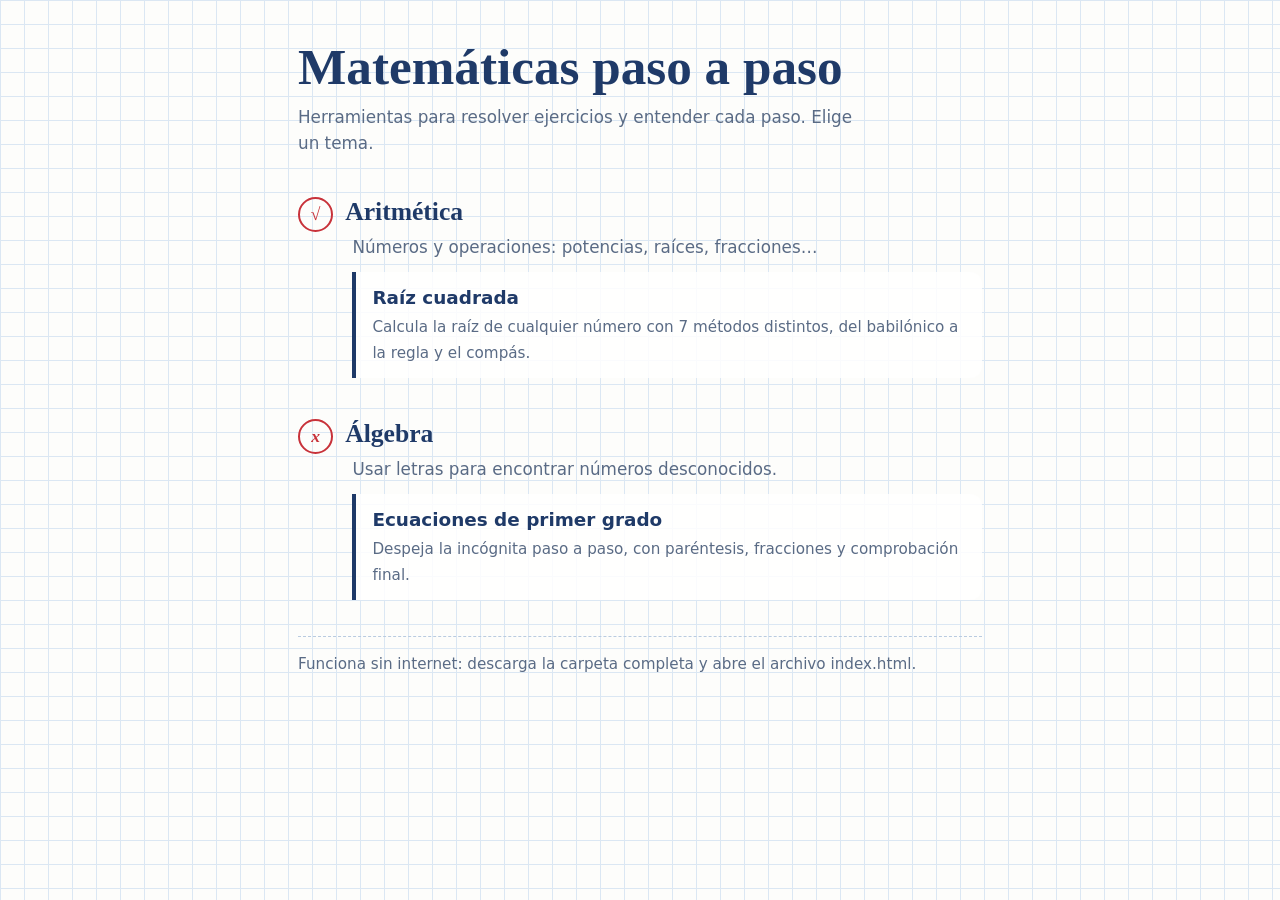
==== index.html @ ed22d003 "Add files via upload" ====
<!DOCTYPE html>
<html lang="es">
<head>
<meta charset="utf-8">
<meta name="viewport" content="width=device-width, initial-scale=1, viewport-fit=cover">
<title>Matemáticas paso a paso</title>
<style>
:root{
  --paper:#fdfdfb; --grid:#dbe7f3; --ink:#1f3a68; --soft:#5a6b85;
  --pen:#c8323a; --hl:#fff3a8; --card:#ffffffd9; --line:#b9cbe0;
  color-scheme: light;
  box-sizing:border-box;
  padding-top:env(safe-area-inset-top,0px);
  padding-bottom:env(safe-area-inset-bottom,0px);
}
@media (prefers-color-scheme: dark){
  :root:not([data-theme="light"]){
    --paper:#141a24; --grid:#1f2a3a; --ink:#dbe6f7; --soft:#93a3bb;
    --pen:#ff7a80; --hl:#4a4320; --card:#182131e6; --line:#2f3f57;
    color-scheme: dark;
  }
}
:root[data-theme="dark"]{
  --paper:#141a24; --grid:#1f2a3a; --ink:#dbe6f7; --soft:#93a3bb;
  --pen:#ff7a80; --hl:#4a4320; --card:#182131e6; --line:#2f3f57;
  color-scheme: dark;
}
*,*::before,*::after{box-sizing:inherit}
body{
  margin:0; color:var(--ink); background-color:var(--paper);
  background-image:linear-gradient(var(--grid) 1px, transparent 1px),linear-gradient(90deg, var(--grid) 1px, transparent 1px);
  background-size:24px 24px;
  font-family:"Segoe UI", system-ui, -apple-system, Roboto, "Helvetica Neue", Arial, sans-serif;
  font-size:1.05rem; line-height:1.55;
}
main{max-width:720px; margin:0 auto; padding:40px 18px 64px}
h1{font-family:Georgia,"Times New Roman",serif; font-size:clamp(2.2rem,8vw,3.2rem); line-height:1.05; margin:0 0 10px}
.sub{color:var(--soft); margin:0 0 36px; max-width:52ch}
section{margin-bottom:36px}
h2{font-family:Georgia,serif; font-size:1.6rem; margin:0 0 2px; display:flex; align-items:baseline; gap:12px}
h2 .marca{font-size:1.1rem; color:var(--pen); border:2px solid var(--pen); border-radius:50%; width:2em; height:2em; display:inline-grid; place-items:center; flex:none}
.tema{color:var(--soft); margin:0 0 12px 3.4rem}
ul{list-style:none; margin:0 0 0 3.4rem; padding:0}
li + li{margin-top:10px}
a.herramienta{
  display:block; text-decoration:none; color:var(--ink); background:var(--card);
  border-left:4px solid var(--ink); border-radius:0 12px 12px 0; padding:12px 16px;
}
a.herramienta:hover{border-left-color:var(--pen)}
a.herramienta:focus-visible{outline:3px solid var(--pen); outline-offset:2px}
a.herramienta strong{display:block; font-size:1.15rem}
a.herramienta span{color:var(--soft); font-size:.95rem}
footer{border-top:1px dashed var(--line); padding-top:16px; color:var(--soft); font-size:.95rem}
@media (max-width:480px){ .tema, ul{margin-left:0} }
</style>
</head>
<body>
<main>
  <h1>Matemáticas paso a paso</h1>
  <p class="sub">Herramientas para resolver ejercicios y entender cada paso. Elige un tema.</p>

  <section aria-labelledby="t-aritmetica">
    <h2 id="t-aritmetica"><span class="marca" aria-hidden="true">√</span>Aritmética</h2>
    <p class="tema">Números y operaciones: potencias, raíces, fracciones…</p>
    <ul>
      <li><a class="herramienta" href="aritmetica/raiz-cuadrada.html">
        <strong>Raíz cuadrada</strong>
        <span>Calcula la raíz de cualquier número con 7 métodos distintos, del babilónico a la regla y el compás.</span>
      </a></li>
    </ul>
  </section>

  <section aria-labelledby="t-algebra">
    <h2 id="t-algebra"><span class="marca" aria-hidden="true"><i>x</i></span>Álgebra</h2>
    <p class="tema">Usar letras para encontrar números desconocidos.</p>
    <ul>
      <li><a class="herramienta" href="algebra/ecuaciones-primer-grado.html">
        <strong>Ecuaciones de primer grado</strong>
        <span>Despeja la incógnita paso a paso, con paréntesis, fracciones y comprobación final.</span>
      </a></li>
    </ul>
  </section>

  <footer>Funciona sin internet: descarga la carpeta completa y abre el archivo index.html.</footer>
</main>
</body>
</html>
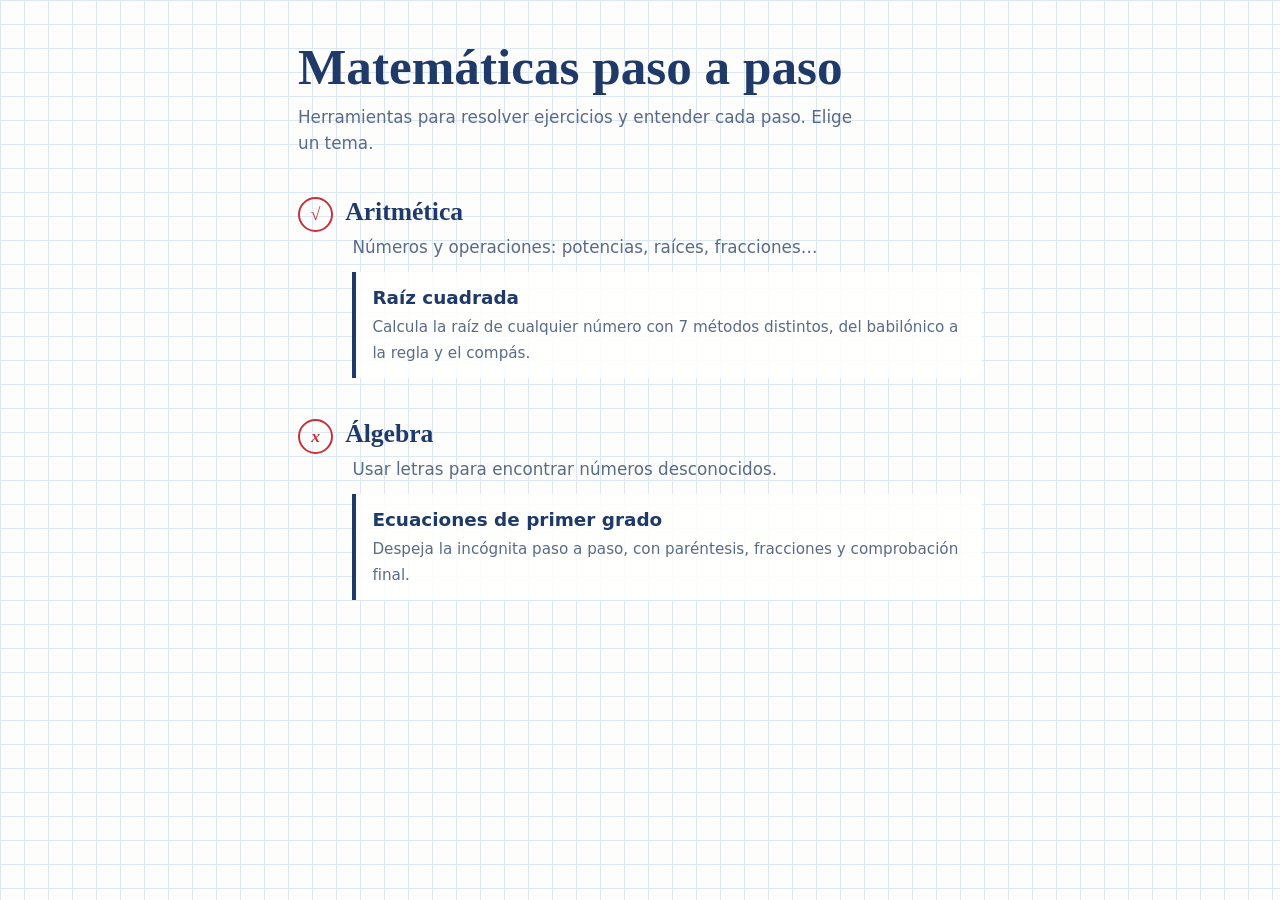
==== commit 5847ab9c: "Comment out footer message in index.html Comment out the footer message about offline functionality." ====
--- a/index.html
+++ b/index.html
@@ -81,7 +81,7 @@
     </ul>
   </section>
 
-  <footer>Funciona sin internet: descarga la carpeta completa y abre el archivo index.html.</footer>
+  <!-- <footer>Funciona sin internet: descarga la carpeta completa y abre el archivo index.html.</footer> -->
 </main>
 </body>
 </html>
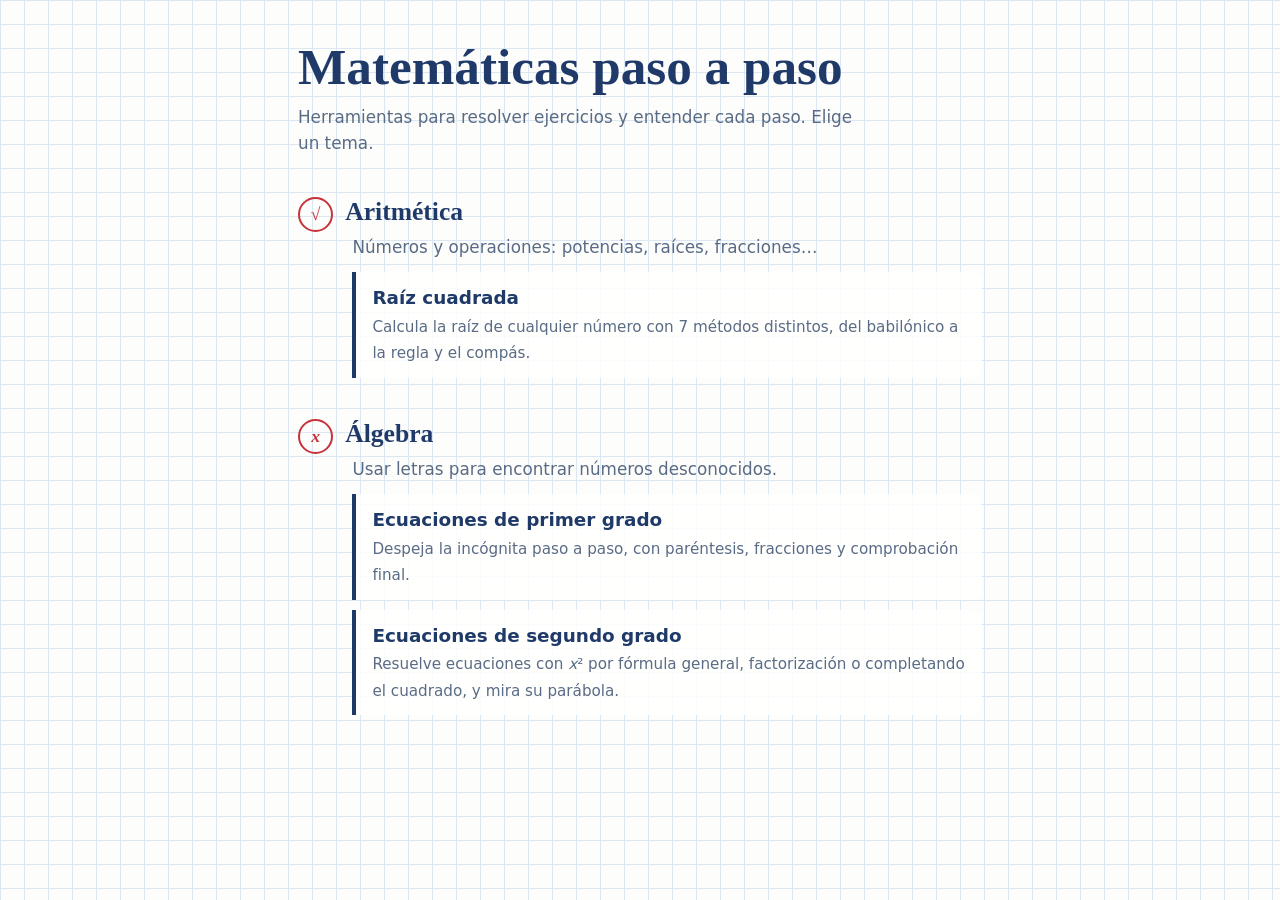
==== commit 9bf4ca8f: "Refactor list items for better readability" ====
--- a/index.html
+++ b/index.html
@@ -63,10 +63,12 @@
     <h2 id="t-aritmetica"><span class="marca" aria-hidden="true">√</span>Aritmética</h2>
     <p class="tema">Números y operaciones: potencias, raíces, fracciones…</p>
     <ul>
-      <li><a class="herramienta" href="aritmetica/raiz-cuadrada.html">
-        <strong>Raíz cuadrada</strong>
-        <span>Calcula la raíz de cualquier número con 7 métodos distintos, del babilónico a la regla y el compás.</span>
-      </a></li>
+      <li>
+        <a class="herramienta" href="aritmetica/raiz-cuadrada.html">
+          <strong>Raíz cuadrada</strong>
+          <span>Calcula la raíz de cualquier número con 7 métodos distintos, del babilónico a la regla y el compás.</span>
+        </a>
+      </li>
     </ul>
   </section>
 
@@ -74,10 +76,18 @@
     <h2 id="t-algebra"><span class="marca" aria-hidden="true"><i>x</i></span>Álgebra</h2>
     <p class="tema">Usar letras para encontrar números desconocidos.</p>
     <ul>
-      <li><a class="herramienta" href="algebra/ecuaciones-primer-grado.html">
-        <strong>Ecuaciones de primer grado</strong>
-        <span>Despeja la incógnita paso a paso, con paréntesis, fracciones y comprobación final.</span>
-      </a></li>
+      <li>
+        <a class="herramienta" href="algebra/ecuaciones-primer-grado.html">
+          <strong>Ecuaciones de primer grado</strong>
+          <span>Despeja la incógnita paso a paso, con paréntesis, fracciones y comprobación final.</span>
+        </a>
+      </li>
+      <li>
+        <a class="herramienta" href="algebra/ecuaciones-segundo-grado.html">
+          <strong>Ecuaciones de segundo grado</strong>
+          <span>Resuelve ecuaciones con <i>x</i>² por fórmula general, factorización o completando el cuadrado, y mira su parábola.</span>
+        </a>
+      </li>
     </ul>
   </section>
 
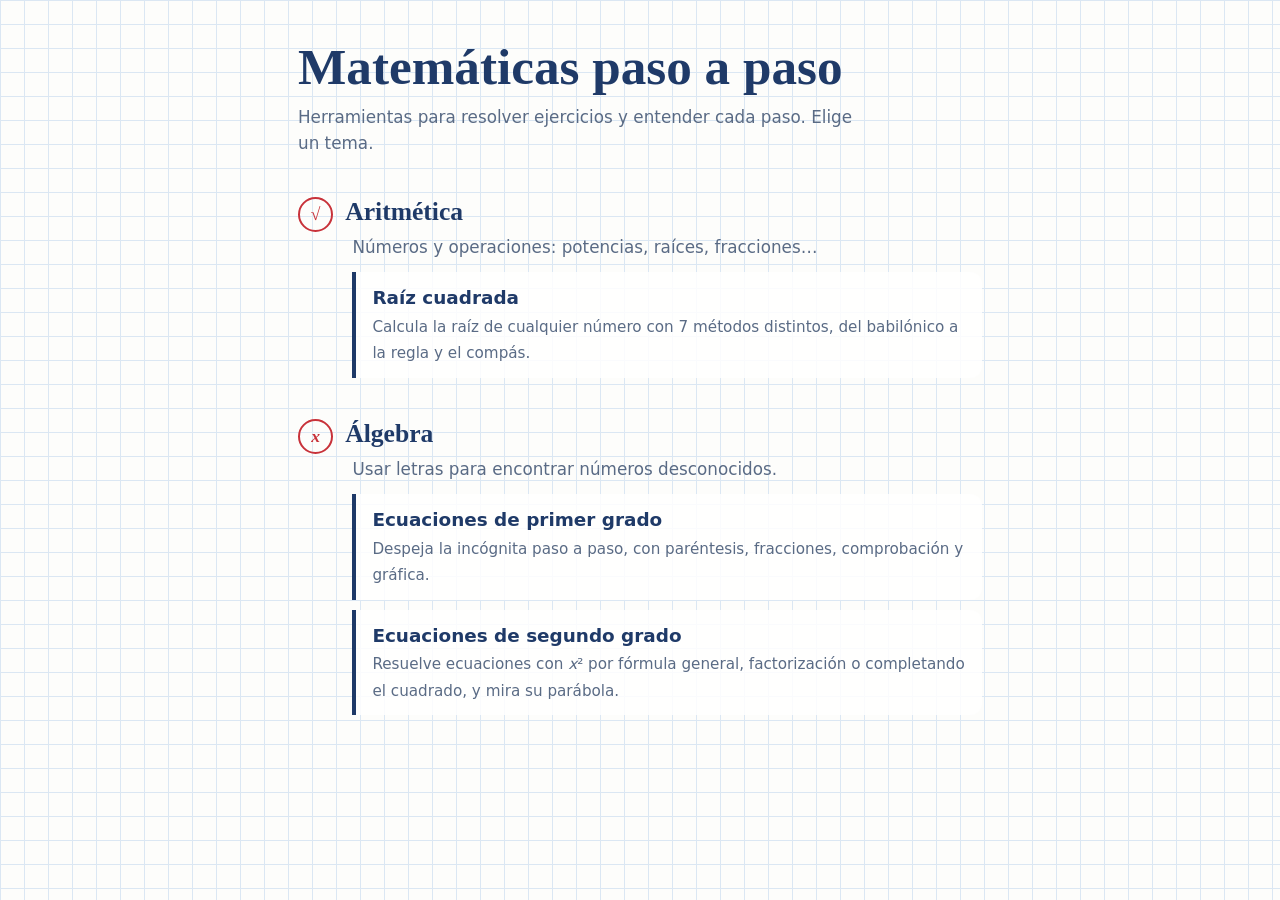
==== commit 850d1aaa: "Modify description for primer grado equations Updated the description for 'Ecuaciones de primer grad" ====
--- a/index.html
+++ b/index.html
@@ -79,7 +79,7 @@
       <li>
         <a class="herramienta" href="algebra/ecuaciones-primer-grado.html">
           <strong>Ecuaciones de primer grado</strong>
-          <span>Despeja la incógnita paso a paso, con paréntesis, fracciones y comprobación final.</span>
+          <span>Despeja la incógnita paso a paso, con paréntesis, fracciones, comprobación y gráfica.</span>
         </a>
       </li>
       <li>
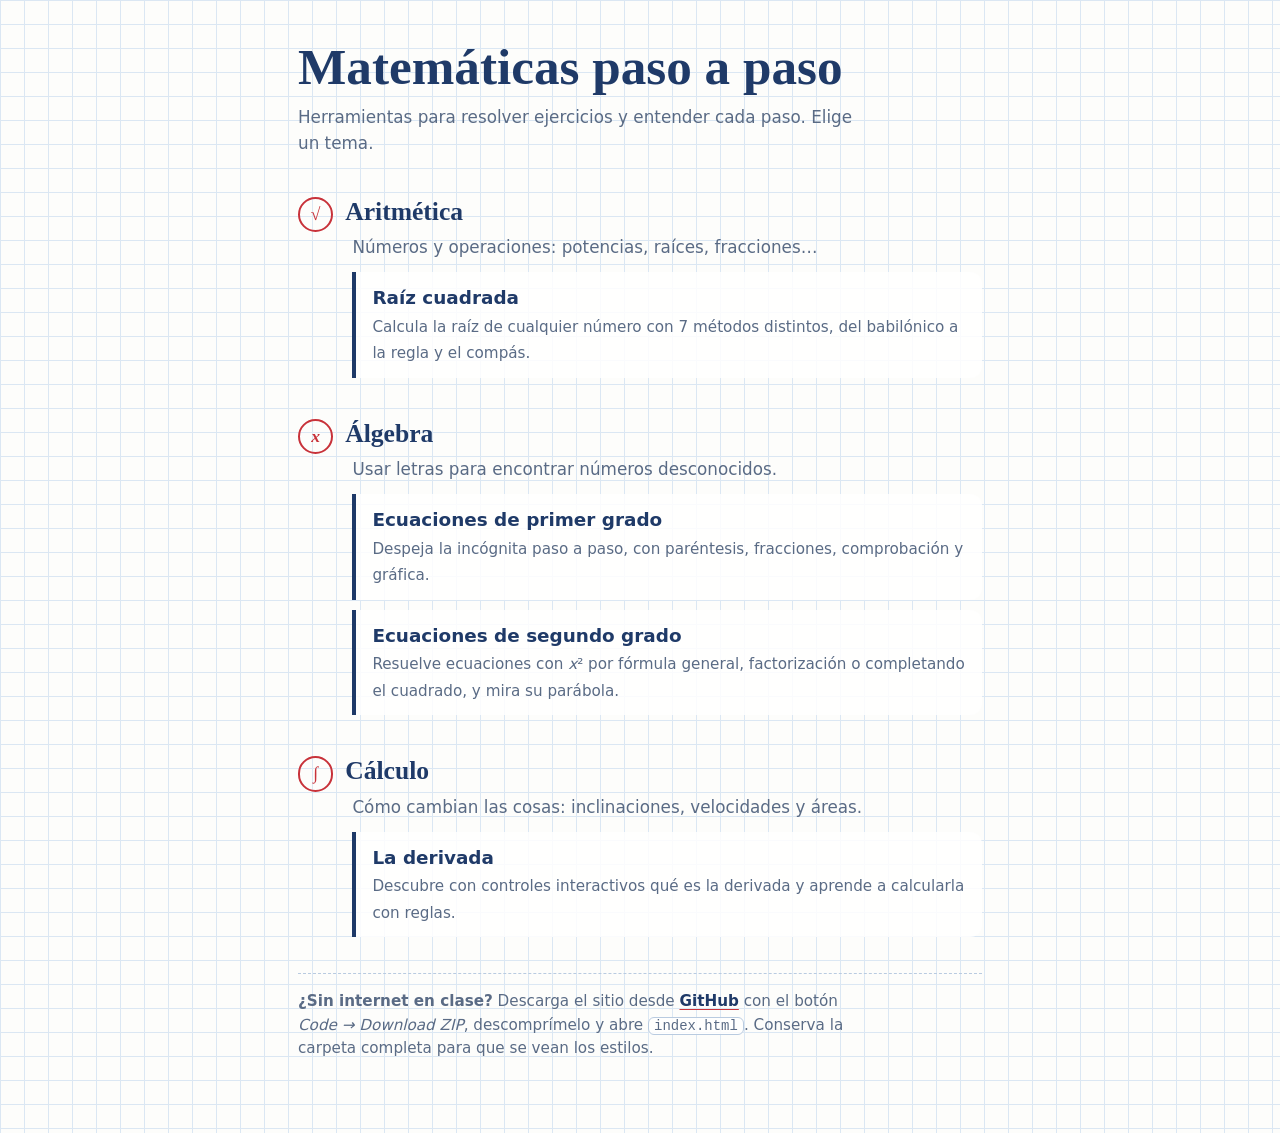
==== commit 64d41ebb: "[UPD] style structures" ====
--- a/index.html
+++ b/index.html
@@ -4,57 +4,10 @@
 <meta charset="utf-8">
 <meta name="viewport" content="width=device-width, initial-scale=1, viewport-fit=cover">
 <title>Matemáticas paso a paso</title>
-<style>
-:root{
-  --paper:#fdfdfb; --grid:#dbe7f3; --ink:#1f3a68; --soft:#5a6b85;
-  --pen:#c8323a; --hl:#fff3a8; --card:#ffffffd9; --line:#b9cbe0;
-  color-scheme: light;
-  box-sizing:border-box;
-  padding-top:env(safe-area-inset-top,0px);
-  padding-bottom:env(safe-area-inset-bottom,0px);
-}
-@media (prefers-color-scheme: dark){
-  :root:not([data-theme="light"]){
-    --paper:#141a24; --grid:#1f2a3a; --ink:#dbe6f7; --soft:#93a3bb;
-    --pen:#ff7a80; --hl:#4a4320; --card:#182131e6; --line:#2f3f57;
-    color-scheme: dark;
-  }
-}
-:root[data-theme="dark"]{
-  --paper:#141a24; --grid:#1f2a3a; --ink:#dbe6f7; --soft:#93a3bb;
-  --pen:#ff7a80; --hl:#4a4320; --card:#182131e6; --line:#2f3f57;
-  color-scheme: dark;
-}
-*,*::before,*::after{box-sizing:inherit}
-body{
-  margin:0; color:var(--ink); background-color:var(--paper);
-  background-image:linear-gradient(var(--grid) 1px, transparent 1px),linear-gradient(90deg, var(--grid) 1px, transparent 1px);
-  background-size:24px 24px;
-  font-family:"Segoe UI", system-ui, -apple-system, Roboto, "Helvetica Neue", Arial, sans-serif;
-  font-size:1.05rem; line-height:1.55;
-}
-main{max-width:720px; margin:0 auto; padding:40px 18px 64px}
-h1{font-family:Georgia,"Times New Roman",serif; font-size:clamp(2.2rem,8vw,3.2rem); line-height:1.05; margin:0 0 10px}
-.sub{color:var(--soft); margin:0 0 36px; max-width:52ch}
-section{margin-bottom:36px}
-h2{font-family:Georgia,serif; font-size:1.6rem; margin:0 0 2px; display:flex; align-items:baseline; gap:12px}
-h2 .marca{font-size:1.1rem; color:var(--pen); border:2px solid var(--pen); border-radius:50%; width:2em; height:2em; display:inline-grid; place-items:center; flex:none}
-.tema{color:var(--soft); margin:0 0 12px 3.4rem}
-ul{list-style:none; margin:0 0 0 3.4rem; padding:0}
-li + li{margin-top:10px}
-a.herramienta{
-  display:block; text-decoration:none; color:var(--ink); background:var(--card);
-  border-left:4px solid var(--ink); border-radius:0 12px 12px 0; padding:12px 16px;
-}
-a.herramienta:hover{border-left-color:var(--pen)}
-a.herramienta:focus-visible{outline:3px solid var(--pen); outline-offset:2px}
-a.herramienta strong{display:block; font-size:1.15rem}
-a.herramienta span{color:var(--soft); font-size:.95rem}
-footer{border-top:1px dashed var(--line); padding-top:16px; color:var(--soft); font-size:.95rem}
-@media (max-width:480px){ .tema, ul{margin-left:0} }
-</style>
+<link rel="stylesheet" href="css/tema.css">
+<link rel="stylesheet" href="css/estilos.css">
 </head>
-<body>
+<body class="pagina-inicio">
 <main>
   <h1>Matemáticas paso a paso</h1>
   <p class="sub">Herramientas para resolver ejercicios y entender cada paso. Elige un tema.</p>
@@ -63,12 +16,10 @@
     <h2 id="t-aritmetica"><span class="marca" aria-hidden="true">√</span>Aritmética</h2>
     <p class="tema">Números y operaciones: potencias, raíces, fracciones…</p>
     <ul>
-      <li>
-        <a class="herramienta" href="aritmetica/raiz-cuadrada.html">
-          <strong>Raíz cuadrada</strong>
-          <span>Calcula la raíz de cualquier número con 7 métodos distintos, del babilónico a la regla y el compás.</span>
-        </a>
-      </li>
+      <li><a class="herramienta" href="aritmetica/raiz-cuadrada.html">
+        <strong>Raíz cuadrada</strong>
+        <span>Calcula la raíz de cualquier número con 7 métodos distintos, del babilónico a la regla y el compás.</span>
+      </a></li>
     </ul>
   </section>
 
@@ -76,22 +27,39 @@
     <h2 id="t-algebra"><span class="marca" aria-hidden="true"><i>x</i></span>Álgebra</h2>
     <p class="tema">Usar letras para encontrar números desconocidos.</p>
     <ul>
-      <li>
-        <a class="herramienta" href="algebra/ecuaciones-primer-grado.html">
-          <strong>Ecuaciones de primer grado</strong>
-          <span>Despeja la incógnita paso a paso, con paréntesis, fracciones, comprobación y gráfica.</span>
-        </a>
-      </li>
-      <li>
-        <a class="herramienta" href="algebra/ecuaciones-segundo-grado.html">
-          <strong>Ecuaciones de segundo grado</strong>
-          <span>Resuelve ecuaciones con <i>x</i>² por fórmula general, factorización o completando el cuadrado, y mira su parábola.</span>
-        </a>
-      </li>
+      <li><a class="herramienta" href="algebra/ecuaciones-primer-grado.html">
+        <strong>Ecuaciones de primer grado</strong>
+        <span>Despeja la incógnita paso a paso, con paréntesis, fracciones, comprobación y gráfica.</span>
+      </a></li>
+      <li><a class="herramienta" href="algebra/ecuaciones-segundo-grado.html">
+        <strong>Ecuaciones de segundo grado</strong>
+        <span>Resuelve ecuaciones con <i>x</i>² por fórmula general, factorización o completando el cuadrado, y mira su parábola.</span>
+      </a></li>
     </ul>
   </section>
 
-  <!-- <footer>Funciona sin internet: descarga la carpeta completa y abre el archivo index.html.</footer> -->
+  <section aria-labelledby="t-calculo">
+    <h2 id="t-calculo"><span class="marca" aria-hidden="true">∫</span>Cálculo</h2>
+    <p class="tema">Cómo cambian las cosas: inclinaciones, velocidades y áreas.</p>
+    <ul>
+      <li><a class="herramienta" href="calculo/derivadas.html">
+        <strong>La derivada</strong>
+        <span>Descubre con controles interactivos qué es la derivada y aprende a calcularla con reglas.</span>
+      </a></li>
+    </ul>
+  </section>
+
+  <footer>
+    <p class="en-linea"><strong>¿Sin internet en clase?</strong> Descarga el sitio desde <a href="https://github.com/hacknieto/math-notes">GitHub</a> con el botón <em>Code → Download ZIP</em>, descomprímelo y abre <code>index.html</code>. Conserva la carpeta completa para que se vean los estilos.</p>
+    <p class="sin-internet">Estás usando la copia sin internet. La versión en línea, siempre actualizada, está en <a href="https://hacknieto.github.io/math-notes/">hacknieto.github.io/math-notes</a>.</p>
+  </footer>
+  <script>
+    // Muestra solo el mensaje que corresponde: en línea o abierto desde la computadora.
+    (function(){
+      var local = location.protocol === 'file:';
+      document.querySelector(local ? '.en-linea' : '.sin-internet').hidden = true;
+    })();
+  </script>
 </main>
 </body>
 </html>
--- a/css/tema.css
+++ b/css/tema.css
@@ -0,0 +1,62 @@
+/* =============================================================
+   TEMA DEL SITIO
+   Aquí se cambian los colores, las letras y las medidas de TODAS
+   las páginas. Solo edita los valores después de los dos puntos.
+   ============================================================= */
+
+:root{
+  /* ---------- Colores del modo claro ---------- */
+  --paper: #fdfdfb;    /* fondo de la página (la hoja) */
+  --grid:  #dbe7f3;    /* líneas de la cuadrícula del fondo */
+  --ink:   #1f3a68;    /* color principal: texto, bordes, botones */
+  --soft:  #5a6b85;    /* texto secundario y pistas */
+  --pen:   #c8323a;    /* “pluma roja”: acentos, números de paso, puntos */
+  --ok:    #1f8a4c;    /* verde: resultados correctos */
+  --hl:    #fff3a8;    /* “marcatextos”: fondo de las cuentas */
+  --card:  #ffffffd9;  /* fondo de tarjetas y pasos */
+  --line:  #b9cbe0;    /* líneas finas, divisiones y tablas */
+
+  /* ---------- Letras ---------- */
+  --fuente-texto: "Segoe UI", system-ui, -apple-system, Roboto, "Helvetica Neue", Arial, sans-serif;
+  --fuente-titulos: Georgia, "Times New Roman", serif;   /* títulos, cuentas y fórmulas */
+  --tamano-texto: 1.05rem;
+
+  /* ---------- Medidas ---------- */
+  --ancho-pagina: 720px;   /* ancho máximo del contenido */
+  --cuadricula: 24px;      /* tamaño de los cuadritos del fondo */
+  --radio-grande: 14px;    /* esquinas de paneles y resultados */
+  --radio: 12px;           /* esquinas de pasos y tarjetas */
+  --radio-chico: 10px;     /* esquinas de botones y cajas pequeñas */
+
+  color-scheme: light;
+}
+
+/* ---------- Colores del modo oscuro ----------
+   Se usan cuando el dispositivo está en modo oscuro.
+   Si cambias un color arriba, revisa también su versión aquí. */
+@media (prefers-color-scheme: dark){
+  :root:not([data-theme="light"]){
+    --paper: #141a24;
+    --grid:  #1f2a3a;
+    --ink:   #dbe6f7;
+    --soft:  #93a3bb;
+    --pen:   #ff7a80;
+    --ok:    #5fd394;
+    --hl:    #4a4320;
+    --card:  #182131e6;
+    --line:  #2f3f57;
+    color-scheme: dark;
+  }
+}
+:root[data-theme="dark"]{
+  --paper: #141a24;
+  --grid:  #1f2a3a;
+  --ink:   #dbe6f7;
+  --soft:  #93a3bb;
+  --pen:   #ff7a80;
+  --ok:    #5fd394;
+  --hl:    #4a4320;
+  --card:  #182131e6;
+  --line:  #2f3f57;
+  color-scheme: dark;
+}
--- a/css/estilos.css
+++ b/css/estilos.css
@@ -0,0 +1,207 @@
+/* =============================================================
+   ESTILOS GENERALES
+   Componentes que comparten todas las páginas. Los colores, letras
+   y medidas vienen de tema.css, así que normalmente no hace falta
+   tocar este archivo para cambiar el aspecto del sitio.
+   ============================================================= */
+
+/* ---------- Base ---------- */
+:root{
+  box-sizing:border-box;
+  padding-top:env(safe-area-inset-top,0px);
+  padding-bottom:env(safe-area-inset-bottom,0px);
+}
+*,*::before,*::after{box-sizing:inherit}
+html{scroll-padding-top:env(safe-area-inset-top,0px)}
+body{
+  margin:0; color:var(--ink); background-color:var(--paper);
+  background-image:linear-gradient(var(--grid) 1px, transparent 1px),linear-gradient(90deg, var(--grid) 1px, transparent 1px);
+  background-size:var(--cuadricula) var(--cuadricula);
+  font-family:var(--fuente-texto); font-size:var(--tamano-texto); line-height:1.55;
+  font-variant-numeric:tabular-nums;
+}
+main{max-width:var(--ancho-pagina); margin:0 auto; padding:24px 18px 64px}
+h1{font-family:var(--fuente-titulos); font-size:clamp(1.9rem,6vw,2.6rem); line-height:1.1; margin:14px 0 6px; font-weight:700}
+.sub{color:var(--soft); margin:0 0 22px}
+sup{font-size:.7em}
+
+/* ---------- Enlace para volver al menú ---------- */
+.volver{display:inline-block; color:var(--ink); font-weight:600; text-decoration:none; padding:6px 0; border-bottom:2px solid var(--line)}
+.volver:hover{border-bottom-color:var(--pen)}
+.volver:focus-visible{outline:3px solid var(--pen); outline-offset:3px}
+
+/* ---------- Panel de entrada ---------- */
+.panel{background:var(--card); border:2px solid var(--ink); border-radius:var(--radio-grande); padding:14px 16px}
+.panel label{display:block; font-weight:600; margin-bottom:6px}
+.entrada{display:flex; gap:10px; flex-wrap:wrap; align-items:center}
+.entrada input{
+  flex:1 1 220px; min-width:0; font-family:var(--fuente-titulos); font-size:1.6rem; color:var(--ink);
+  background:var(--paper); border:2px solid var(--ink); border-radius:var(--radio-chico); padding:6px 12px;
+}
+.entrada input:focus-visible{outline:3px solid var(--pen); outline-offset:2px}
+.etiqueta-f{font-family:var(--fuente-titulos); font-size:1.6rem}
+.ayuda{color:var(--soft); font-size:.92rem; margin:8px 0 0}
+
+/* Entrada con forma de raíz (página de raíz cuadrada) */
+.radical{font-family:var(--fuente-titulos); font-size:2.6rem; line-height:1; display:flex; align-items:stretch}
+.radical span.sym{padding-right:2px}
+.radical input{
+  font:inherit; font-size:2.2rem; width:5.5ch; color:var(--ink); background:transparent;
+  border:none; border-top:3px solid var(--ink); border-radius:0; padding:2px 6px 0; outline:none; flex:none;
+}
+.radical input:focus-visible{background:var(--hl); outline:none}
+
+/* ---------- Botones y menús ---------- */
+button{
+  font:inherit; font-weight:600; cursor:pointer; border-radius:var(--radio-chico);
+  border:2px solid var(--ink); background:var(--ink); color:var(--paper); padding:10px 18px;
+}
+button:focus-visible, select:focus-visible{outline:3px solid var(--pen); outline-offset:2px}
+.metodo{margin-top:14px; padding-top:12px; border-top:1px dashed var(--line)}
+.metodo label{display:block; font-weight:600; margin-bottom:6px}
+select{font:inherit; width:100%; color:var(--ink); background:var(--paper); border:2px solid var(--ink); border-radius:var(--radio-chico); padding:8px 10px}
+.desc{color:var(--soft); font-size:.95rem; margin:8px 0 0}
+.ejemplos{margin:12px 0 0; display:flex; gap:8px; flex-wrap:wrap; align-items:center; color:var(--soft); font-size:.95rem}
+.ejemplos button{background:transparent; color:var(--ink); padding:4px 12px; font-weight:500; border-width:1.5px; font-family:var(--fuente-titulos)}
+.boton-metodo, .botones button{background:transparent; color:var(--ink); padding:6px 14px; margin-top:6px}
+.botones{display:flex; gap:8px; flex-wrap:wrap; margin-top:8px}
+.error{color:var(--pen); font-weight:600; margin-top:16px}
+
+/* ---------- Pasos numerados ---------- */
+ol.pasos{list-style:none; padding:0; margin:28px 0 0; counter-reset:paso}
+ol.pasos > li{
+  counter-increment:paso; position:relative; background:var(--card); border-left:4px solid var(--ink);
+  border-radius:0 var(--radio) var(--radio) 0; padding:14px 16px 14px 56px; margin-bottom:16px;
+}
+ol.pasos > li::before{
+  content:counter(paso); position:absolute; left:14px; top:12px; width:30px; height:30px; border-radius:50%;
+  border:2px solid var(--pen); color:var(--pen); display:grid; place-items:center; font-weight:700; font-family:var(--fuente-titulos);
+}
+ol.pasos > li.aviso{border-left-color:var(--pen)}
+ol.pasos h2{font-size:1.1rem; margin:2px 0 6px}
+ol.pasos p{margin:6px 0}
+@media (prefers-reduced-motion:no-preference){
+  ol.pasos > li{animation:aparece .35s ease both}
+  @keyframes aparece{from{opacity:0; transform:translateY(6px)} to{opacity:1; transform:none}}
+}
+
+/* ---------- Secciones grandes (página de derivadas) ---------- */
+.seccion{background:var(--card); border-left:4px solid var(--ink); border-radius:0 var(--radio) var(--radio) 0; padding:16px 18px; margin-top:22px}
+.seccion > h2{font-family:var(--fuente-titulos); font-size:1.35rem; margin:0 0 8px; display:flex; gap:10px; align-items:baseline}
+.seccion h2 .n{flex:none; width:30px; height:30px; border-radius:50%; border:2px solid var(--pen); color:var(--pen); display:inline-grid; place-items:center; font-size:1rem}
+.seccion p{margin:6px 0}
+
+/* ---------- Cuentas y fórmulas ---------- */
+.cuenta{font-family:var(--fuente-titulos); font-size:1.15rem; background:var(--hl); display:inline-block; padding:2px 8px; border-radius:6px; margin:4px 0}
+.ec{font-family:var(--fuente-titulos); font-size:1.35rem; background:var(--hl); display:inline-block; padding:4px 12px; border-radius:6px; margin:6px 0; max-width:100%; overflow-x:auto; white-space:nowrap}
+.ec .igual{margin:0 .35em}
+.ec i{font-style:italic}
+.frac{display:inline-flex; flex-direction:column; vertical-align:middle; text-align:center; font-size:.82em; line-height:1.1; margin:0 .12em}
+.frac > span:first-child{border-bottom:1.5px solid currentColor; padding:0 .2em}
+.ec .frac{font-size:.95em}
+.rad{border-top:1.5px solid currentColor; padding:0 .12em}
+.abc{display:flex; gap:10px; flex-wrap:wrap; margin:6px 0}
+.abc span{font-family:var(--fuente-titulos); font-size:1.2rem; background:var(--hl); border-radius:6px; padding:2px 10px}
+.destacado{background:var(--hl); border-radius:var(--radio-chico); padding:10px 12px; margin:10px 0}
+.pista{color:var(--soft); font-size:.95rem}
+
+/* ---------- Colores de apoyo en el texto ---------- */
+.rojo, .texto-rojo{color:var(--pen); font-weight:700}
+.texto-verde, .sube{color:var(--ok); font-weight:700}
+.baja{color:var(--pen); font-weight:700}
+.plana{color:var(--ink); font-weight:700}
+
+/* ---------- Tablas ---------- */
+.tabla{overflow-x:auto; margin-top:8px}
+table{border-collapse:collapse; font-size:.98rem}
+th,td{padding:6px 12px; text-align:center; border-bottom:1px solid var(--line); white-space:nowrap}
+th{color:var(--soft); font-weight:600}
+td.izq{text-align:left}
+.seccion td.izq{white-space:normal; min-width:200px}
+tr.si td, tr.exacta td{color:var(--ok); font-weight:700}
+tr.salto td{color:var(--soft)}
+tr.no td{color:var(--pen)}
+
+/* ---------- Resultado final ---------- */
+.resultado{margin-top:8px; border:2px solid var(--ok); border-radius:var(--radio-grande); padding:16px; background:var(--card)}
+.resultado .grande{font-family:var(--fuente-titulos); font-size:2.2rem; font-weight:700; color:var(--ok)}
+.resultado .linea{font-family:var(--fuente-titulos); font-size:2rem; font-weight:700; color:var(--ok); line-height:1.4}
+.resultado.otro{border-color:var(--pen)}
+.resultado.otro .grande{color:var(--pen); font-size:1.6rem}
+
+/* ---------- Controles deslizantes (página de derivadas) ---------- */
+.control{margin:12px 0 4px}
+.control label{display:flex; justify-content:space-between; gap:10px; font-weight:600; font-size:.98rem}
+.control label output{font-family:var(--fuente-titulos); font-weight:700; color:var(--pen)}
+input[type=range]{width:100%; accent-color:var(--pen); margin:6px 0 0}
+.lecturas{display:grid; grid-template-columns:repeat(auto-fit,minmax(150px,1fr)); gap:8px; margin:10px 0}
+.lecturas div{background:var(--paper); border:1px solid var(--line); border-radius:var(--radio-chico); padding:8px 10px}
+.lecturas small{display:block; color:var(--soft); font-size:.85rem}
+.lecturas b{font-family:var(--fuente-titulos); font-size:1.15rem}
+
+/* ---------- Gráficas ---------- */
+.grafica{margin:10px 0 4px; overflow-x:auto}
+.grafica svg{display:block; width:100%; max-width:560px; min-width:280px; height:auto; background:var(--paper); border:1px solid var(--line); border-radius:var(--radio-chico)}
+.g-red{stroke:var(--line); stroke-width:1}
+.g-eje{stroke:var(--ink); stroke-width:1.6}
+.g-num{fill:var(--soft); font-size:11px; font-family:var(--fuente-texto)}
+.g-c1{fill:none; stroke:var(--ink); stroke-width:2.6}
+.g-c2{fill:none; stroke:var(--ok); stroke-width:2.6; stroke-dasharray:9 6}
+.g-c3{fill:none; stroke:var(--ok); stroke-width:2.6}
+.g-c3-tenue{opacity:.35}
+.g-c3-trazo{stroke-width:5}
+.g-sec{stroke:var(--pen); stroke-width:2.4; fill:none}
+.g-tri{stroke:var(--soft); stroke-width:1.6; stroke-dasharray:4 4; fill:none}
+.g-pt{fill:var(--pen); stroke:var(--paper); stroke-width:2}
+.g-pt2{fill:var(--paper); stroke:var(--ink); stroke-width:2}
+.g-q{fill:var(--ok); stroke:var(--paper); stroke-width:2}
+.g-txt, .g-txt2, .g-lbl{font-family:var(--fuente-texto); paint-order:stroke; stroke:var(--paper); stroke-width:4px}
+.g-txt{fill:var(--pen); font-size:13px; font-weight:700}
+.g-txt-q{fill:var(--ok)}
+.g-txt2{fill:var(--ink); font-size:12px}
+.g-lbl{fill:var(--soft); font-size:12px}
+.leyenda{display:flex; flex-direction:column; gap:4px; margin:6px 0; font-size:.95rem}
+.leyenda span.l{display:inline-block; width:28px; height:0; vertical-align:middle; margin-right:8px; border-top:3px solid var(--ink)}
+.leyenda span.l2{border-top:3px dashed var(--ok)}
+
+/* Dibujos de la página de raíz cuadrada */
+.dibujo{margin:14px 0 4px; overflow-x:auto}
+.dibujo svg{display:block; width:100%; min-width:300px; height:auto}
+.dibujo text{font-family:var(--fuente-texto)}
+.r-relleno{fill:var(--pen)}
+.r-linea{stroke:var(--pen)}
+
+/* =============================================================
+   AJUSTES DE PÁGINAS ESPECÍFICAS
+   ============================================================= */
+
+/* Raíz cuadrada: tablas a lo ancho, con los números alineados a la derecha */
+.pagina-raiz table{width:100%}
+.pagina-raiz table.angosta{width:auto}
+.pagina-raiz th, .pagina-raiz td{text-align:right; padding:6px 8px}
+.pagina-raiz th:first-child, .pagina-raiz td:first-child{text-align:center}
+.pagina-raiz td.izq{text-align:left}
+.pagina-raiz tr.salto td{text-align:center}
+
+/* Menú principal */
+.pagina-inicio main{padding-top:40px}
+.pagina-inicio h1{font-size:clamp(2.2rem,8vw,3.2rem); line-height:1.05; margin:0 0 10px}
+.pagina-inicio .sub{margin-bottom:36px; max-width:52ch}
+.pagina-inicio section{margin-bottom:36px}
+.pagina-inicio h2{font-family:var(--fuente-titulos); font-size:1.6rem; margin:0 0 2px; display:flex; align-items:baseline; gap:12px}
+.pagina-inicio h2 .marca{font-size:1.1rem; color:var(--pen); border:2px solid var(--pen); border-radius:50%; width:2em; height:2em; display:inline-grid; place-items:center; flex:none}
+.pagina-inicio .tema{color:var(--soft); margin:0 0 12px 3.4rem}
+.pagina-inicio ul{list-style:none; margin:0 0 0 3.4rem; padding:0}
+.pagina-inicio li + li{margin-top:10px}
+a.herramienta{display:block; text-decoration:none; color:var(--ink); background:var(--card); border-left:4px solid var(--ink); border-radius:0 var(--radio) var(--radio) 0; padding:12px 16px}
+a.herramienta:hover{border-left-color:var(--pen)}
+a.herramienta:focus-visible{outline:3px solid var(--pen); outline-offset:2px}
+a.herramienta strong{display:block; font-size:1.15rem}
+a.herramienta span{color:var(--soft); font-size:.95rem}
+.pagina-inicio footer{border-top:1px dashed var(--line); padding-top:16px; color:var(--soft); font-size:.95rem}
+.pagina-inicio footer p{margin:0 0 8px; max-width:60ch}
+.pagina-inicio footer a{color:var(--ink); font-weight:600; text-decoration-color:var(--pen); text-underline-offset:3px}
+.pagina-inicio footer a:hover{color:var(--pen)}
+.pagina-inicio footer a:focus-visible{outline:3px solid var(--pen); outline-offset:2px}
+.pagina-inicio footer code{font-size:.92em; background:var(--card); border:1px solid var(--line); border-radius:6px; padding:0 5px}
+@media (max-width:480px){ .pagina-inicio .tema, .pagina-inicio ul{margin-left:0} }
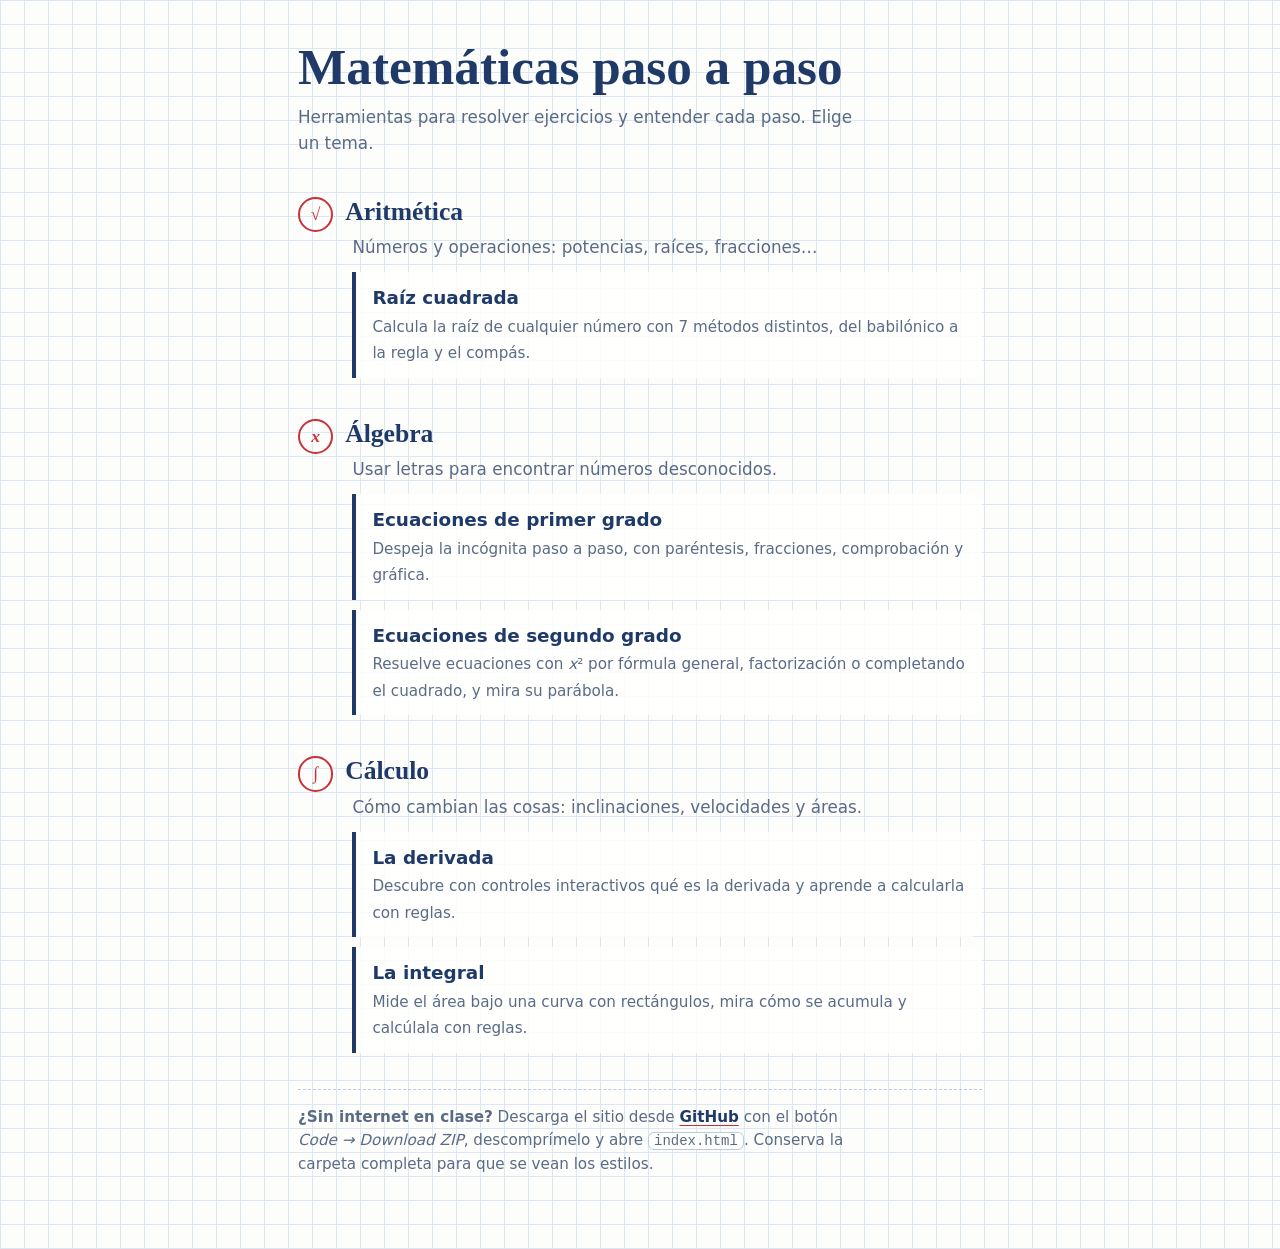
==== commit 9493afe7: "Add integral tool link to index.html" ====
--- a/index.html
+++ b/index.html
@@ -46,6 +46,10 @@
         <strong>La derivada</strong>
         <span>Descubre con controles interactivos qué es la derivada y aprende a calcularla con reglas.</span>
       </a></li>
+      <li><a class="herramienta" href="calculo/integrales.html">
+        <strong>La integral</strong>
+        <span>Mide el área bajo una curva con rectángulos, mira cómo se acumula y calcúlala con reglas.</span>
+      </a></li>
     </ul>
   </section>
 
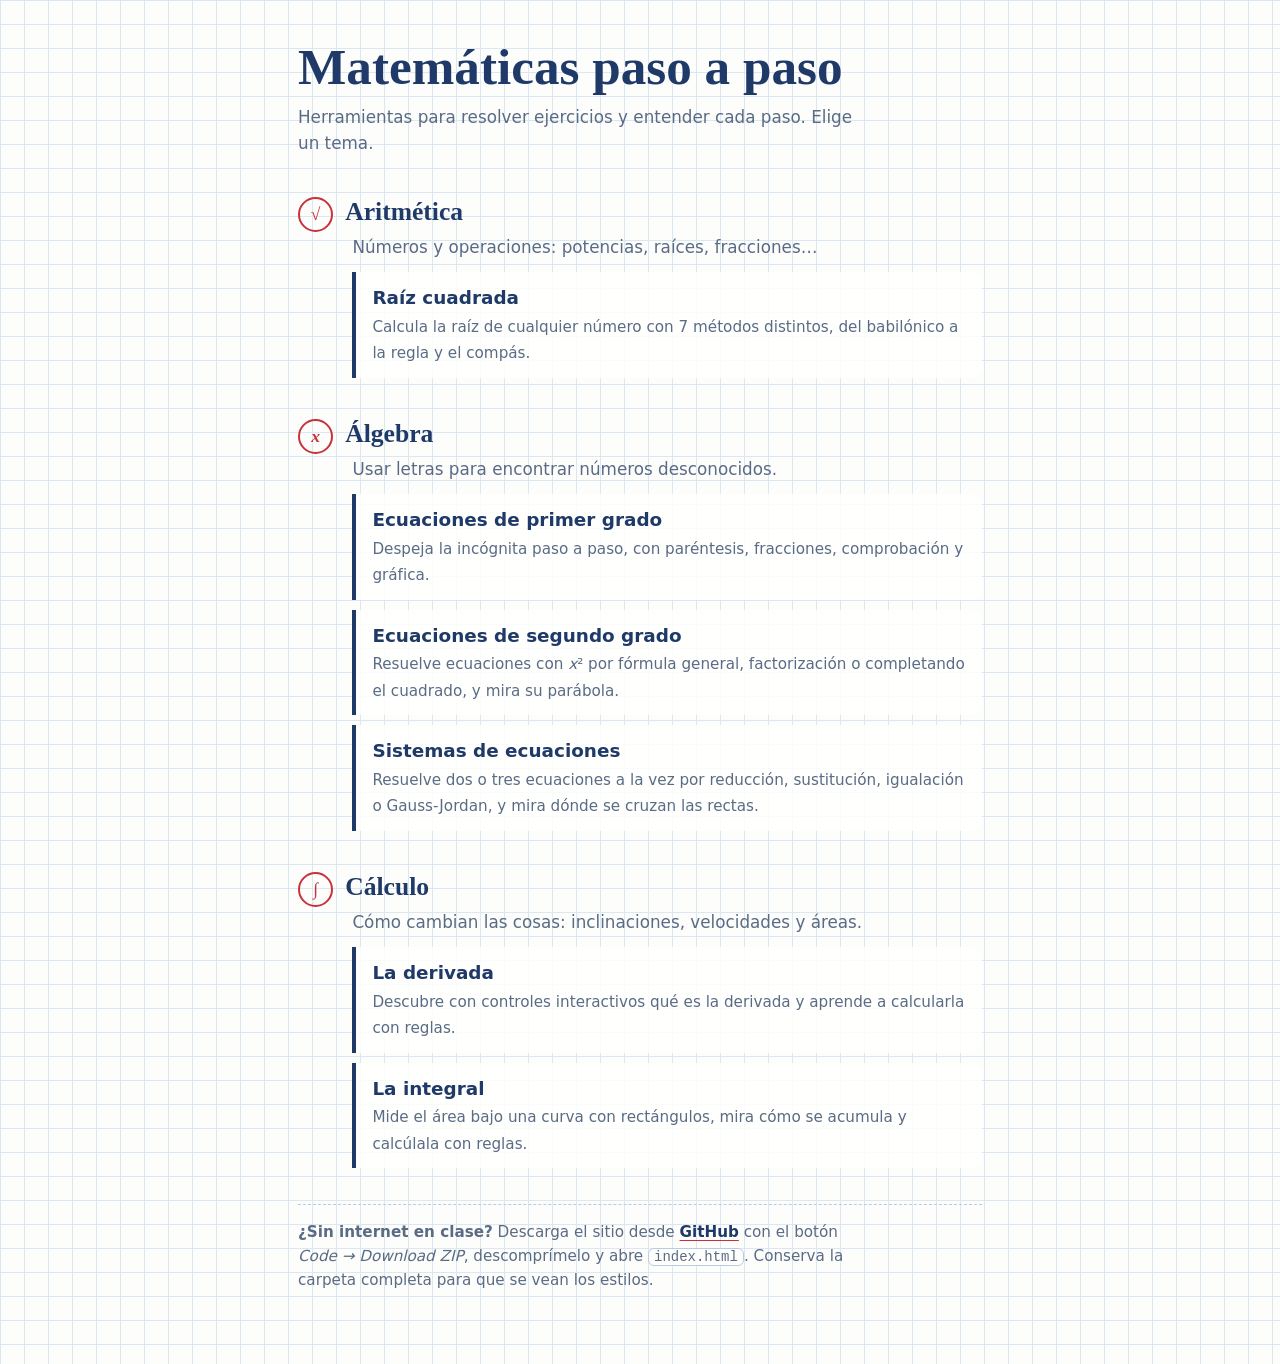
==== commit 31ee0d55: "[UPD] sistema de ecuaciones" ====
--- a/index.html
+++ b/index.html
@@ -35,6 +35,10 @@
         <strong>Ecuaciones de segundo grado</strong>
         <span>Resuelve ecuaciones con <i>x</i>² por fórmula general, factorización o completando el cuadrado, y mira su parábola.</span>
       </a></li>
+      <li><a class="herramienta" href="algebra/sistemas-ecuaciones.html">
+        <strong>Sistemas de ecuaciones</strong>
+        <span>Resuelve dos o tres ecuaciones a la vez por reducción, sustitución, igualación o Gauss-Jordan, y mira dónde se cruzan las rectas.</span>
+      </a></li>
     </ul>
   </section>
 
--- a/css/estilos.css
+++ b/css/estilos.css
@@ -24,6 +24,11 @@
 h1{font-family:var(--fuente-titulos); font-size:clamp(1.9rem,6vw,2.6rem); line-height:1.1; margin:14px 0 6px; font-weight:700}
 .sub{color:var(--soft); margin:0 0 22px}
 sup{font-size:.7em}
+
+/* ---------- Enlaces dentro del texto ---------- */
+p a, .error a{color:var(--ink); font-weight:600; text-decoration-color:var(--pen); text-underline-offset:3px}
+p a:hover, .error a:hover{color:var(--pen)}
+p a:focus-visible, .error a:focus-visible{outline:3px solid var(--pen); outline-offset:2px}
 
 /* ---------- Enlace para volver al menú ---------- */
 .volver{display:inline-block; color:var(--ink); font-weight:600; text-decoration:none; padding:6px 0; border-bottom:2px solid var(--line)}
@@ -164,6 +169,13 @@
 .leyenda span.l{display:inline-block; width:28px; height:0; vertical-align:middle; margin-right:8px; border-top:3px solid var(--ink)}
 .leyenda span.l2{border-top:3px dashed var(--ok)}
 
+/* Áreas bajo la curva (página de integrales) */
+.g-area-pos{fill:var(--ok); fill-opacity:.28}
+.g-area-neg{fill:var(--pen); fill-opacity:.28}
+.g-area-borde{stroke-width:1.2; stroke-opacity:.9}
+.g-area-pos.g-area-borde{stroke:var(--ok)}
+.g-area-neg.g-area-borde{stroke:var(--pen)}
+
 /* Dibujos de la página de raíz cuadrada */
 .dibujo{margin:14px 0 4px; overflow-x:auto}
 .dibujo svg{display:block; width:100%; min-width:300px; height:auto}
@@ -174,6 +186,40 @@
 /* =============================================================
    AJUSTES DE PÁGINAS ESPECÍFICAS
    ============================================================= */
+
+/* Sistemas de ecuaciones: varias entradas y matrices */
+.ecuaciones{display:grid; grid-template-columns:auto 1fr; gap:8px 12px; align-items:center; margin-top:12px}
+.panel .ecuaciones label{margin:0}
+.ecuaciones input{min-width:0; font-family:var(--fuente-titulos); font-size:1.4rem; color:var(--ink); background:var(--paper); border:2px solid var(--ink); border-radius:var(--radio-chico); padding:4px 10px}
+.ecuaciones input:focus-visible{outline:3px solid var(--pen); outline-offset:2px}
+.ecuaciones [hidden]{display:none}
+.metodo-fila{display:flex; align-items:center; gap:12px}
+.panel .metodo-fila label{margin:0; flex:none}
+.botones .principal{background:var(--ink); color:var(--paper); padding:10px 18px}
+table.suma td{font-family:var(--fuente-titulos); font-size:1.2rem; border-bottom:none; padding:2px 8px; text-align:right}
+table.suma tr.raya td{border-bottom:2px solid var(--ink); padding:0}
+.matriz-caja{display:inline-flex; align-items:flex-end; gap:6px; margin:6px 0; max-width:100%; overflow-x:auto}
+.renglones{display:flex; flex-direction:column; color:var(--soft); font-size:.85rem; padding-bottom:4px}
+.renglones span{line-height:2.05rem}
+table.matriz{border-left:2px solid var(--ink); border-right:2px solid var(--ink); border-radius:10px; background:var(--paper)}
+table.matriz th{font-size:.8rem; padding:2px 10px; border-bottom:none; color:var(--soft)}
+table.matriz td{font-family:var(--fuente-titulos); font-size:1.15rem; padding:2px 12px; border-bottom:none; height:2.05rem}
+table.matriz .aum{border-left:1.5px dashed var(--soft)}
+table.matriz tr.cambio td{color:var(--pen); font-weight:700}
+.op{margin:10px 0 14px}
+.op-et{display:inline-block; font-family:var(--fuente-titulos); font-weight:700; color:var(--pen); background:var(--paper); border:1.5px solid var(--pen); border-radius:6px; padding:0 8px; margin-right:6px}
+
+/* Símbolo de integral con sus límites */
+.integral{display:inline-flex; align-items:center; vertical-align:middle; margin-right:.1em}
+.int-s{font-family:var(--fuente-titulos); font-size:1.7em; line-height:1}
+.int-l{display:inline-flex; flex-direction:column; justify-content:space-between; font-size:.62em; line-height:1.15; margin-left:.05em; align-self:stretch}
+
+/* Integrales: límites del tramo junto a la función */
+.limites{display:flex; gap:10px 18px; flex-wrap:wrap; align-items:center; margin-top:12px}
+.panel .limites label{display:flex; align-items:center; gap:8px; margin:0}
+.limites input{width:5.5ch; font-family:var(--fuente-titulos); font-size:1.3rem; color:var(--ink); background:var(--paper); border:2px solid var(--ink); border-radius:var(--radio-chico); padding:4px 8px}
+.limites input:focus-visible{outline:3px solid var(--pen); outline-offset:2px}
+.control select{margin-top:6px}
 
 /* Raíz cuadrada: tablas a lo ancho, con los números alineados a la derecha */
 .pagina-raiz table{width:100%}
@@ -200,8 +246,5 @@
 a.herramienta span{color:var(--soft); font-size:.95rem}
 .pagina-inicio footer{border-top:1px dashed var(--line); padding-top:16px; color:var(--soft); font-size:.95rem}
 .pagina-inicio footer p{margin:0 0 8px; max-width:60ch}
-.pagina-inicio footer a{color:var(--ink); font-weight:600; text-decoration-color:var(--pen); text-underline-offset:3px}
-.pagina-inicio footer a:hover{color:var(--pen)}
-.pagina-inicio footer a:focus-visible{outline:3px solid var(--pen); outline-offset:2px}
 .pagina-inicio footer code{font-size:.92em; background:var(--card); border:1px solid var(--line); border-radius:6px; padding:0 5px}
 @media (max-width:480px){ .pagina-inicio .tema, .pagina-inicio ul{margin-left:0} }
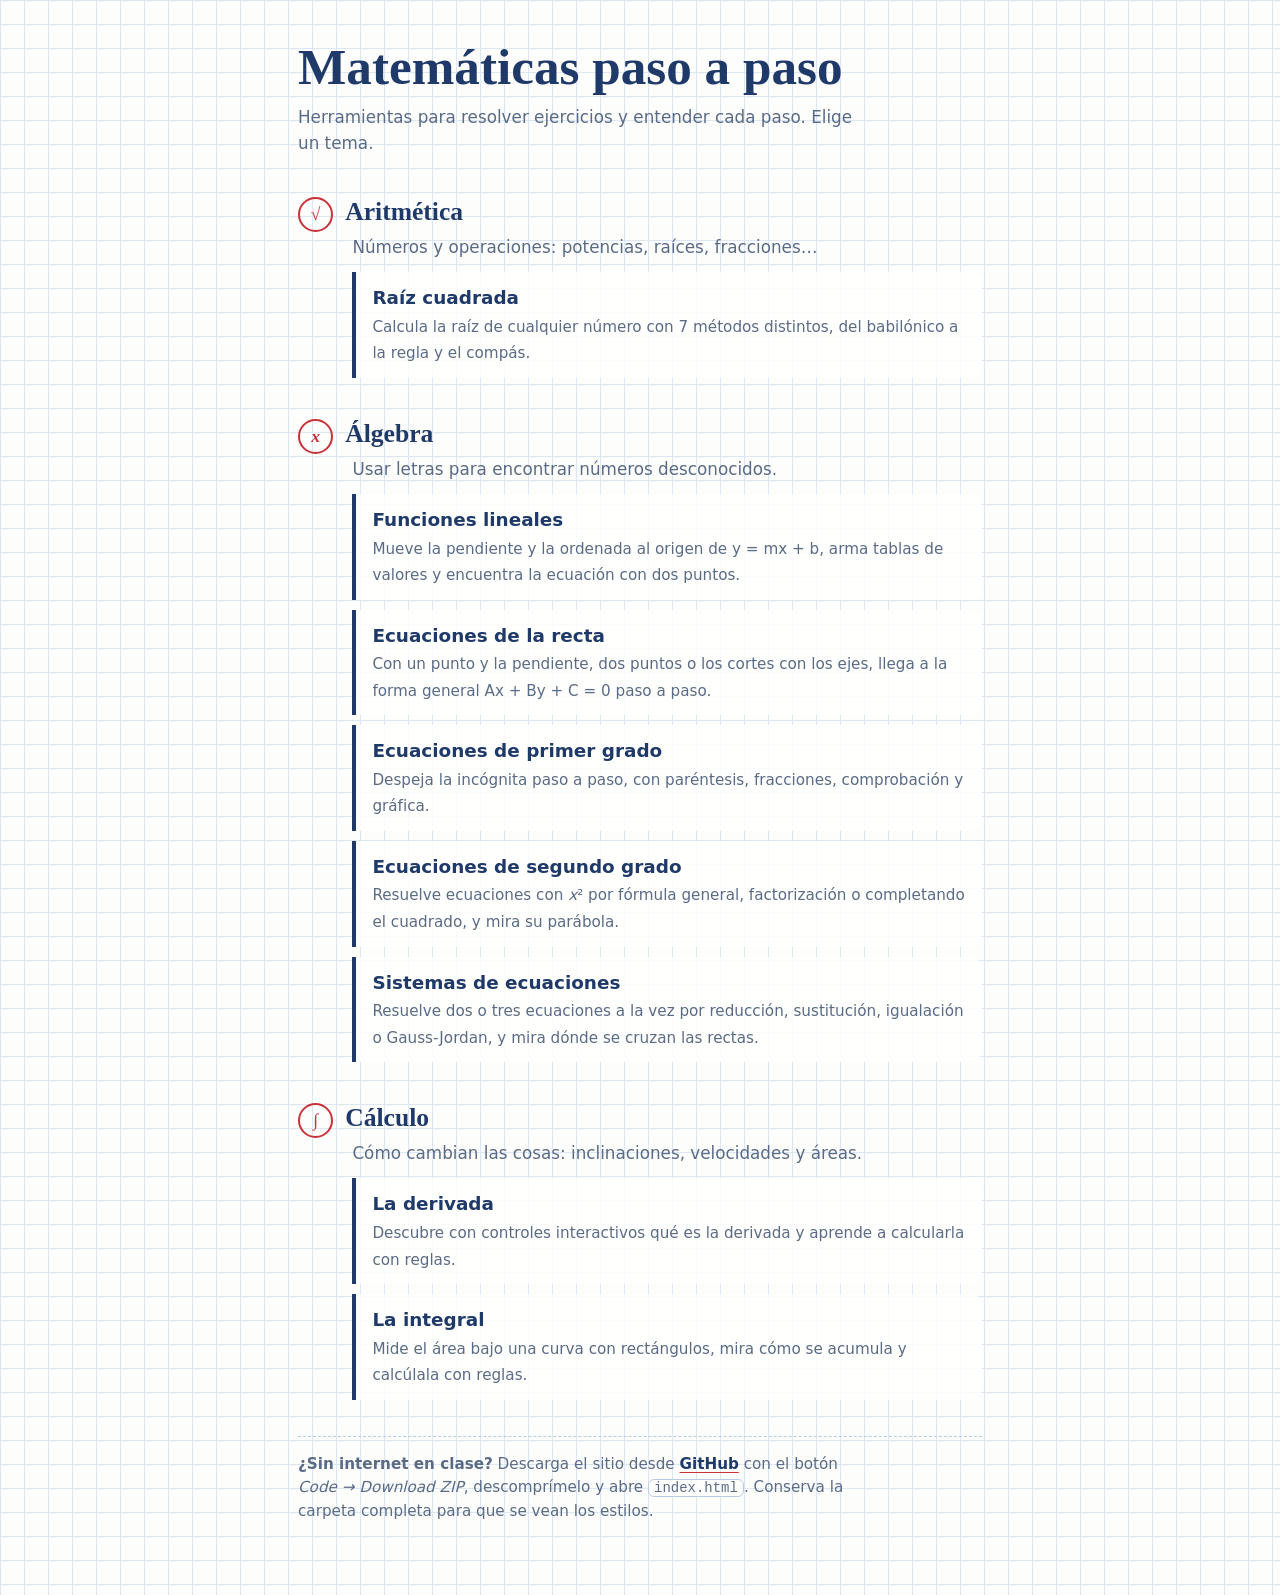
==== commit b1a8e967: "[UPD] equations of the straight line" ====
--- a/index.html
+++ b/index.html
@@ -27,6 +27,14 @@
     <h2 id="t-algebra"><span class="marca" aria-hidden="true"><i>x</i></span>Álgebra</h2>
     <p class="tema">Usar letras para encontrar números desconocidos.</p>
     <ul>
+      <li><a class="herramienta" href="algebra/funciones-lineales.html">
+        <strong>Funciones lineales</strong>
+        <span>Mueve la pendiente y la ordenada al origen de y = mx + b, arma tablas de valores y encuentra la ecuación con dos puntos.</span>
+      </a></li>
+      <li><a class="herramienta" href="algebra/ecuaciones-recta.html">
+        <strong>Ecuaciones de la recta</strong>
+        <span>Con un punto y la pendiente, dos puntos o los cortes con los ejes, llega a la forma general Ax + By + C = 0 paso a paso.</span>
+      </a></li>
       <li><a class="herramienta" href="algebra/ecuaciones-primer-grado.html">
         <strong>Ecuaciones de primer grado</strong>
         <span>Despeja la incógnita paso a paso, con paréntesis, fracciones, comprobación y gráfica.</span>
--- a/css/estilos.css
+++ b/css/estilos.css
@@ -209,6 +209,44 @@
 .op{margin:10px 0 14px}
 .op-et{display:inline-block; font-family:var(--fuente-titulos); font-weight:700; color:var(--pen); background:var(--paper); border:1.5px solid var(--pen); border-radius:6px; padding:0 8px; margin-right:6px}
 
+/* Funciones lineales: captura de dos puntos */
+.puntos{display:grid; grid-template-columns:auto 1fr; gap:8px 12px; align-items:center; margin:10px 0}
+.pt-et{font-weight:600}
+.par{font-family:var(--fuente-titulos); font-size:1.4rem; white-space:nowrap}
+.par input{width:4.5ch; font-family:var(--fuente-titulos); font-size:1.2rem; color:var(--ink); background:var(--paper); border:2px solid var(--ink); border-radius:var(--radio-chico); padding:2px 6px; text-align:center}
+.par input:focus-visible{outline:3px solid var(--pen); outline-offset:2px}
+
+/* Funciones lineales: resolver y calcular valores */
+.titulo-aprende{font-family:var(--fuente-titulos); font-size:1.6rem; margin:40px 0 0; padding-top:20px; border-top:1px dashed var(--line)}
+.calcula{margin-top:16px}
+.calc-fila{display:flex; flex-wrap:wrap; align-items:center; gap:8px 10px; margin:12px 0 4px}
+.calc-fila label{font-family:var(--fuente-titulos); font-size:1.2rem}
+.calc-fila input{width:5ch; font-family:var(--fuente-titulos); font-size:1.2rem; color:var(--ink); background:var(--paper); border:2px solid var(--ink); border-radius:var(--radio-chico); padding:2px 6px; text-align:center}
+.calc-fila input:focus-visible{outline:3px solid var(--pen); outline-offset:2px}
+.calc-fila button{background:transparent; color:var(--ink); padding:4px 12px}
+
+/* Ecuaciones de la recta: definición, formulario y datos */
+.definicion{background:var(--card); border:1.5px dashed var(--line); border-radius:var(--radio); padding:12px 16px; margin-bottom:18px}
+.definicion p{margin:0 0 10px}
+.formas{display:grid; grid-template-columns:repeat(auto-fit,minmax(200px,1fr)); gap:8px}
+.formas div{background:var(--paper); border:1px solid var(--line); border-radius:var(--radio-chico); padding:6px 10px}
+.formas small{display:block; color:var(--soft); font-size:.85rem}
+.formas span{font-family:var(--fuente-titulos); font-size:1.1rem}
+.formas .frac span{font-size:1em}
+.datos{display:grid; grid-template-columns:auto 1fr; gap:8px 12px; align-items:center; margin:12px 0 4px}
+.datos[hidden]{display:none}
+.nowrap{white-space:nowrap}
+.datos .par input{width:5.5ch}
+.datos .par input#pm{width:7ch}
+
+/* Gráfica estilo cuaderno (ecuaciones de la recta) */
+.cuaderno svg{max-width:520px}
+.g-flecha{fill:var(--ink)}
+.g-eje-txt{fill:var(--ink); font-family:var(--fuente-titulos); font-style:italic; font-size:14px}
+.g-recta{stroke:var(--ink); stroke-width:2.6}
+.g-tri-m{stroke:var(--pen); stroke-dasharray:none; stroke-width:2}
+.g-lbl-m{fill:var(--pen); font-weight:700}
+
 /* Símbolo de integral con sus límites */
 .integral{display:inline-flex; align-items:center; vertical-align:middle; margin-right:.1em}
 .int-s{font-family:var(--fuente-titulos); font-size:1.7em; line-height:1}
